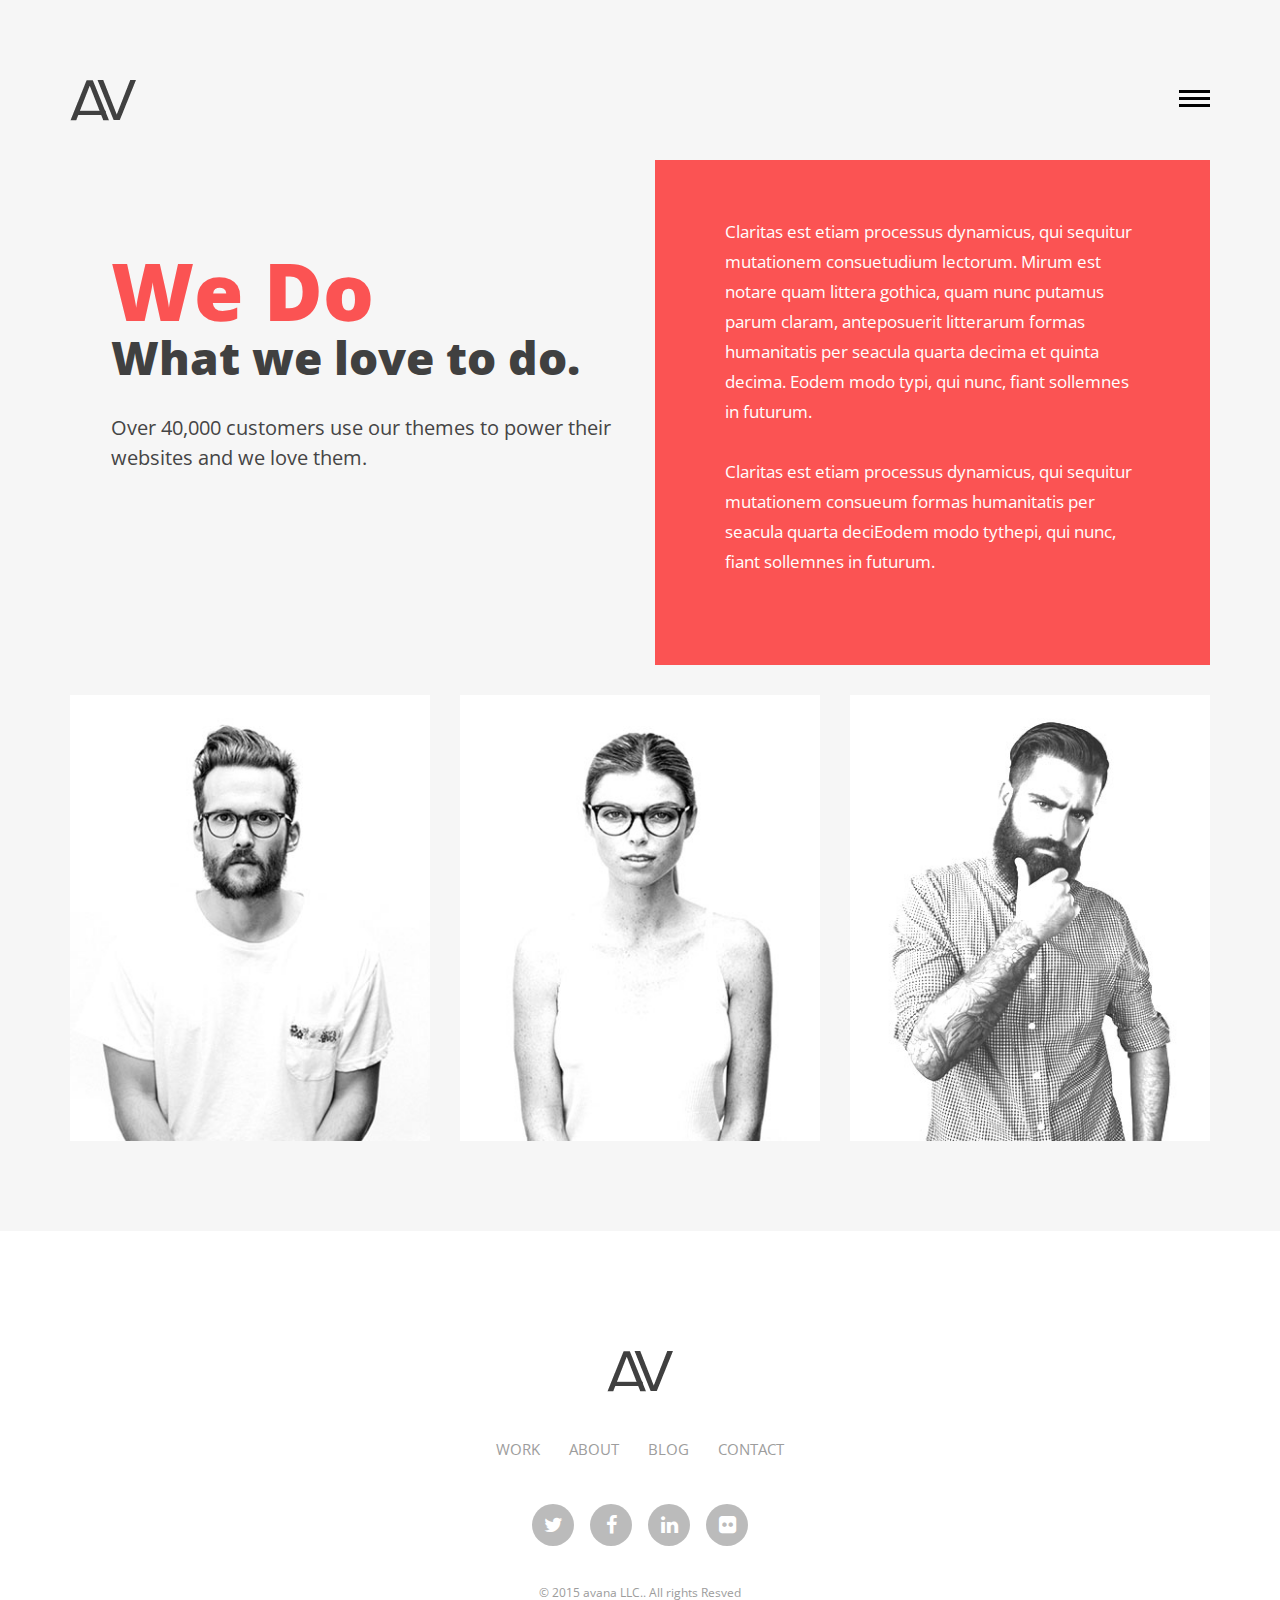
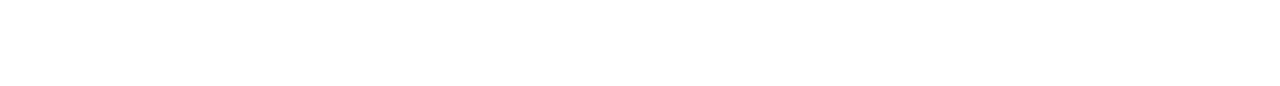
==== about.html @ ae81bcba "new shit" ====
<!DOCTYPE HTML>

 <html>

    <head>

    	<meta name="viewport" content="width=device-width, initial-scale=1, maximum-scale=1" />

        <meta charset="utf-8">

        <!-- Description, Keywords and Author -->

        <meta name="description" content="">

        <meta name="author" content="">

        

        <title>:: avana LLC | About ::</title>

		<link rel="shortcut icon" href="images/favicon.ico" type="image/x-icon">



        <!-- style -->

        <link href="css/style.css" rel="stylesheet" type="text/css">

        <!-- style -->

        <!-- bootstrap -->

        <link href="css/bootstrap.min.css" rel="stylesheet" type="text/css">

        <!-- responsive -->

        <link href="css/responsive.css" rel="stylesheet" type="text/css">

        <!-- font-awesome -->

        <link href="css/fonts.css" rel="stylesheet" type="text/css">

        <link href="css/font-awesome.min.css" rel="stylesheet" type="text/css">

        <!-- font-awesome -->

        

	</head>



    <body>

    

    	<!-- header -->

        	<header role="header">

            	<div class="container">

                	<!-- logo -->

                    	<h1>

                        	<a href="index.html" title="avana LLC"><img src="images/logo.png" title="avana LLC" alt="avana LLC"/></a>

                        </h1>

                    <!-- logo -->

                    <!-- nav -->

                    <nav role="header-nav" class="navy">

                        <ul>

                            <li><a href="index.html" title="Work">Work</a></li>

                            <li class="nav-active"><a href="about.html" title="About">About</a></li>

                            <li><a href="blog.html" title="Blog">Blog</a></li>

                            <li><a href="contact.html" title="Contact">Contact</a></li>

                        </ul>

                    </nav>

                    <!-- nav -->

                </div>

            </header>

        <!-- header -->

        <!-- main -->

        <main role="main-inner-wrapper" class="container">

        	

            <div class="row">

            

            	<section class="col-xs-12 col-sm-6 col-md-6 col-lg-6 ">

                	<article role="pge-title-content">

                    	<header>

                        	<h2><span>We Do</span> What we love to do.</h2>

                        </header>

                        <p>Over 40,000 customers use our themes to power their websites and we love them.</p>

                    </article>

                </section>

                

                <section class="col-xs-12 col-sm-6 col-md-6 col-lg-6">

                	<article class="about-content">

                    	<p>Claritas est etiam processus dynamicus, qui sequitur mutationem consuetudium lectorum. Mirum est notare quam littera gothica, quam nunc putamus parum claram, anteposuerit litterarum formas humanitatis per seacula quarta decima et quinta decima. Eodem modo typi, qui nunc, fiant sollemnes in futurum.</p>

                        <p>Claritas est etiam processus dynamicus, qui sequitur mutationem consueum formas humanitatis per seacula quarta deciEodem modo tythepi, qui nunc, fiant sollemnes in futurum.</p>

                    </article>

                </section>

                

                <div class="clearfix"></div>

                

                <!-- thumbnails -->

                	<div class="thumbnails-pan">

                    	<section class="col-xs-12 col-sm-4 col-md-4 col-lg-4 ">

                        	<figure>

                            	<img src="images/about-images/about-image-1.jpg" class="img-responsive"/>

                            	<figcaption>

                                	<h3>John Doe</h3>

                                    <h5>The designer</h5>

                                </figcaption>

                            </figure>

                        </section>

                        <section class="col-xs-12 col-sm-4 col-md-4 col-lg-4 ">

                        	<figure>

                            	<img src="images/about-images/about-image-2.jpg" class="img-responsive"/>

                            	<figcaption>

                                	<h3>kristy Roan</h3>

                                    <h5>The Manager</h5>

                                </figcaption>

                            </figure>

                        </section>

                        <section class="col-xs-12 col-sm-4 col-md-4 col-lg-4 ">

                        	<figure>

                            	<img src="images/about-images/about-image-3.jpg" class="img-responsive"/>

                            	<figcaption>

                                	<h3>Jason takas</h3>

                                    <h5>The Founder</h5>

                                </figcaption>

                            </figure>

                        </section>

                        

                     

                    </div>

                <!-- thumbnails -->

                

                

            </div>

        </main>

    	<!-- main -->

        <!-- footer -->

        <footer role="footer">

            <!-- logo -->

                <h1>

                    <a href="index.html" title="avana LLC"><img src="images/logo.png" title="avana LLC" alt="avana LLC"/></a>

                </h1>

            <!-- logo -->

            <!-- nav -->

            <nav role="footer-nav">

            	<ul>

                	<li><a href="index.html" title="Work">Work</a></li>

                    <li><a href="about.html" title="About">About</a></li>

                    <li><a href="blog.html" title="Blog">Blog</a></li>

                    <li><a href="contact.html" title="Contact">Contact</a></li>

                </ul>

            </nav>

            <!-- nav -->

            <ul role="social-icons">

            	<li><a href="#"><i class="fa fa-twitter" aria-hidden="true"></i></a></li>

                <li><a href="#"><i class="fa fa-facebook" aria-hidden="true"></i></a></li>

                <li><a href="#"><i class="fa fa-linkedin" aria-hidden="true"></i></a></li>

                <li><a href="#"><i class="fa fa-flickr" aria-hidden="true"></i></a></li>

            </ul>

            <p class="copy-right">&copy; 2015  avana LLC.. All rights Resved</p>

        </footer>

        <!-- footer -->

    

        <!-- jQuery (necessary for Bootstrap's JavaScript plugins) -->

        <script src="js/jquery.min.js" type="text/javascript"></script>

        <!-- custom -->

		<script src="js/nav.js" type="text/javascript"></script>

        <script src="js/custom.js" type="text/javascript"></script>

        <!-- Include all compiled plugins (below), or include individual files as needed -->

        <script src="js/bootstrap.min.js" type="text/javascript"></script>

        <!-- jquery.countdown -->

        <script src="js/html5shiv.js" type="text/javascript"></script>

    </body>

</html>
---- css/style.css ----
/*

	Theme Name: avana LLC

	Template URI: 

	Description: 

	Author:

	Author URI: 

	License: 

	License URI:

	Version: 1.0

	

	1. Body style

	2. Header

	3. Main

	4. Footer

	5. About

	

*/

@import url(https://fonts.googleapis.com/css?family=Open+Sans:400,300,300italic,400italic,600,600italic,700,700italic,800,800italic);

html {

	-ms-text-size-adjust: 100%;

	-webkit-text-size-adjust: 100%;

}

*, *:before, *:after {

	-webkit-box-sizing: border-box;

	-moz-box-sizing: border-box;

	box-sizing: border-box;

}

input, textarea {

	-webkit-appearance: none;

	-webkit-border-radius: 0;

}

button, html input[type="button"],/* 1 */ input[type="reset"], input[type="submit"] {

	-webkit-appearance: button;

	cursor: pointer;

 *overflow:visible;

}

body, img,.commentys-form input[type="text"],.commentys-form input[type="email"],.commentys-form input[type="url"],.commentys-form textarea {

	transition: all .2s linear;

	-o-transition: all .2s linear;

	-moz-transition: all .2s linear;

	-webkit-transition: all .2s linear;

}

html, body, div, span, object, iframe, h1, h2, h3, h4, h5, h6, p, blockquote, pre, abbr, address, cite, code, del, dfn, em, img, ins, kbd, q, samp, small, strong, sub, sup, var, b, i, dl, dt, dd, ol, ul, li, fieldset, form, label, legend, table, caption, tbody, tfoot, thead, tr, th, td, article, aside, canvas, details, figcaption, figure, footer, header, hgroup, menu, nav, section, summary, time, mark, audio, video, input, main {

	-webkit-box-sizing: border-box;

	-moz-box-sizing: border-box;

	box-sizing: border-box;

	margin: 0;

	padding: 0;

	vertical-align: baseline;

	border: 0;

	outline: 0;

}

article, aside, details, figcaption, figure, footer, header, hgroup, menu, nav, section, img, main {

	display: block

}

audio, canvas, video {

	display: inline-block;

 *display:inline;

 *zoom:1

}

blockquote:before, blockquote:after, q:before, q:after {

	content: '';

	content: none;

}

.clear {

	clear: both;

	line-height: 0;

	height: 0;

}

a {

	text-decoration: none;

	outline: none;

	color: #010101;

	transition-delay: 0s;

	transition-duration: 0.6s;

	transition-property: all;

	transition-timing-function: ease;

}

a:focus, img:focus, button:focus, .btn:focus {outline: none;}

::-moz-selection {background-color:#fb5353;color:#fff;text-shadow:none;}

::selection {background-color: #fb5353;color: #fff;text-shadow: none;}

@font-face {font-family: 'Open Sans', sans-serif;}

/*===== Header ===*/

header[role="header"]{ padding-top:80px; padding-bottom:39px}

header[role="header"] h1{ padding:0; margin:0}

header[role="header"] h1 > a{ max-width:66px; display:block; float:left}

header[role="header"] nav{ padding-top:10px;transition-delay: 0s;

transition-duration: 0.6s;transition-property: all;transition-timing-function: ease;}

header[role="header"] nav ul{ display:none; position: fixed; z-index:60; text-align:center; width:100%; height:100%; top:0; left:0; right:0; background-color:rgba(255,255,255,0.8); padding:0; margin:0; padding-top:199px;}

header[role="header"] nav ul > li{ font-weight:800; font-size:42px; display:block}

header[role="header"] nav ul > li > a{ display:block; line-height:72px; color:#404040}

header[role="header"] nav ul > li:hover a,header[role="header"] nav ul > li.nav-active a{ text-decoration:none; color:#fb5353}

header[role="header"] nav #menu-button {width: 31px;font-size: 0;float: right;height: 19px;position: relative; z-index:70;

-webkit-transform: rotate(0deg);-moz-transform: rotate(0deg);-o-transform: rotate(0deg);transform: rotate(0deg);-webkit-transition: .5s ease-in-out;-moz-transition: .5s ease-in-out;-o-transition: .5s ease-in-out;transition: .5s ease-in-out;cursor: pointer;}

header[role="header"] nav #menu-button span {display: block;position: absolute;z-index: 60;height: 3px;

width: 100%;background: #111111;opacity: 1;left: 0;

-webkit-transform: rotate(0deg);-moz-transform: rotate(0deg);-o-transform: rotate(0deg);

transform: rotate(0deg);-webkit-transition: .25s ease-in-out;-moz-transition: .25s ease-in-out;-o-transition: .25s ease-in-out;transition: .25s ease-in-out;}

header[role="header"] nav #menu-button span {background: #010101;}

header[role="header"] nav #menu-button span:nth-child(1) {top:0px;}

header[role="header"] nav #menu-button span:nth-child(2) {top:7px;}

header[role="header"] nav #menu-button span:nth-child(3) {top:14px;}

header[role="header"] nav #menu-button.open span:nth-child(1) {top: 10px;

-webkit-transform: rotate(135deg);-moz-transform: rotate(135deg);-o-transform: rotate(135deg);transform: rotate(135deg);}

header[role="header"] nav #menu-button.open span:nth-child(2) {opacity: 0;left: -60px;}

header[role="header"] nav #menu-button.open span:nth-child(3) {top: 10px;

-webkit-transform: rotate(-135deg);-moz-transform: rotate(-135deg);-o-transform: rotate(-135deg);transform: rotate(-135deg);}

/*===== main ===*/

main[role="main-home-wrapper"],main[role="main-inner-wrapper"] { padding-bottom:90px}

main[role="main-home-wrapper"] article[role="pge-title-content"],main[role="main-inner-wrapper"] article[role="pge-title-content"]{ padding-left:41px}

main[role="main-home-wrapper"] article[role="pge-title-content"] header,main[role="main-inner-wrapper"] article[role="pge-title-content"] header{ padding-bottom:19px; padding-top:83px}

main[role="main-home-wrapper"] article[role="pge-title-content"] header h2,main[role="main-inner-wrapper"] article[role="pge-title-content"] header h2{ font-size:46px; line-height:53px; color:#404040; font-weight:800}

main[role="main-home-wrapper"] article[role="pge-title-content"] header h2 span,main[role="main-inner-wrapper"] article[role="pge-title-content"] header h2 span{ display:block; font-size:80px; color:#fb5353; padding-bottom:15px}

main[role="main-home-wrapper"] article[role="pge-title-content"] p,main[role="main-inner-wrapper"] article[role="pge-title-content"] p{ font-size:20px; line-height:30px; color:#454545}

/*===== footer ===*/

footer[role="footer"]{ background-color:#FFF; padding-top:100px; padding-bottom:77px}

footer[role="footer"] > h1 a{ margin:0 auto; display:block; max-width:66px;}

footer[role="footer"] nav{ padding-top:37px; padding-bottom:43px}

footer[role="footer"] nav > ul{ text-align:center; padding:0; margin:0}

footer[role="footer"] nav > ul > li{ display: inline-block; text-transform:uppercase; font-size:15px; margin:0 13px}

footer[role="footer"] nav > ul > li > a{ color:#9d9d9d}

footer[role="footer"] nav > ul > li:hover a{ text-decoration:none; color:#fb5353}

footer[role="footer"] ul[role="social-icons"]{ padding:0; margin:0; text-align:center; padding-bottom:40px;}

footer[role="footer"] ul[role="social-icons"] > li{ display: inline-block; margin:0 6.5px}

footer[role="footer"] ul[role="social-icons"] > li > a{ display:block; width:42px; height:42px; background-color:#bbbbbb; color:#FFF; line-height:42px; font-size:20px; border-radius:100%; text-align:center}

footer[role="footer"] ul[role="social-icons"] > li:hover a{ background-color:#fb5353}

footer[role="footer"] .copy-right{ text-align:center; display:block; font-size:12px; line-height:13px; color:#9c9c9c}

/*===== About ===*/

main[role="main-inner-wrapper"] .about-content{ background-color:#fb5353; padding-top:57px; padding-left:70px; padding-right:67px; padding-bottom:58px}

main[role="main-inner-wrapper"] .about-content p{ font-size:17px; line-height:30px; color:#FFF; padding-bottom:20px}

main[role="main-inner-wrapper"] .thumbnails-pan{ padding-top:30px}

main[role="main-inner-wrapper"] .thumbnails-pan section figure{ background-color:#FFF; position:relative; overflow:hidden; cursor:pointer}

main[role="main-inner-wrapper"] .thumbnails-pan section figure,main[role="main-inner-wrapper"] .thumbnails-pan section figure, img,main[role="main-inner-wrapper"] .thumbnails-pan section figure figcaption,section.blog-content figure,section.blog-content figure img,section.blog-content  article{transition-delay: 0s;transition-duration: 0.6s;transition-property: all;transition-timing-function: ease;}

main[role="main-inner-wrapper"] .thumbnails-pan section figure figcaption{ position:absolute; bottom:-50%; left:0; right:0; background-color:#fb5353; margin:0 69px; text-align:center; color:#FFF; padding-top:16px; padding-bottom:27px}

main[role="main-inner-wrapper"] .thumbnails-pan section figure figcaption h3{ font-size:21px; line-height:22px; font-weight:300}

main[role="main-inner-wrapper"] .thumbnails-pan section figure figcaption h5{ text-transform:uppercase; font-size:13px; line-height:14px; font-weight:bold}

main[role="main-inner-wrapper"] .thumbnails-pan section figure:hover,section.blog-content:hover article{ background-color:#fb5353; color:#FFF}

main[role="main-inner-wrapper"] .thumbnails-pan section figure:hover img,section.blog-content:hover figure img{-webkit-transform: scale3d(1.08,1.08,2);transform: scale3d(1.08,1.08,2); opacity:0.5}

main[role="main-inner-wrapper"] .thumbnails-pan section figure:hover figcaption{ bottom:0;}

/*===== Blog ===*/

article[role="pge-title-content"].blog-header{ padding-bottom:218px}

section.blog-content{ margin-bottom:29px}

section.blog-content figure{ overflow:hidden; position:relative;background-color: rgba(255,255,255,0.4); cursor:pointer}

section.blog-content figure .post-date{ text-align:center; color:#FFF; font-weight:800; font-size:14px; line-height:18px; text-transform:uppercase; display:block; background-color:#fb5353; width:130px; height:130px; position:absolute; left:0; top:0; padding-top:41px; z-index:50}

section.blog-content figure .post-date span{ font-size:50px; line-height:35px; display:block}

section.blog-content  article{ font-size:21px; line-height:30px; color:#FFF;  font-weight:800; color:#343434; padding-left:42px; padding-top:33px; padding-bottom:31px;}

section.blog-content:hover figure img{ opacity:0.5}

/*===== Contact ===*/

article[role="pge-title-content"].contact-header{ padding-bottom:218px}

article[role="pge-title-content"].contact-header p a{ color:#343434; padding-right:34px}

article[role="pge-title-content"].contact-header p a:hover{color:#fb5353; text-decoration:none}

.demo-wrapper {width: 100%;margin: 0 auto;height:499px;}

#surabaya {width: 100%;height: 100%;}

.error_message{ color:#e84d49}

#success_page h3,#success_page p{color:#60ca6f }

.contat-from-wrapper{ padding:0 69px; margin-top:108px}

.contat-from-wrapper input[type="text"],.contat-from-wrapper input[type="email"],.contat-from-wrapper textarea{ width:100%; display:block; outline:none; border-bottom:1px solid #bbbbbb; background-color:inherit; color:#404040; font-size:21px; line-height:23px; padding-bottom:24px}

.contat-from-wrapper input[type="text"]:focus,.contat-from-wrapper input[type="email"]:focus,.contat-from-wrapper textarea:focus{ border-bottom-color:#9f9e9e}

.contat-from-wrapper form ::-webkit-input-placeholder { color:#404040; }

.contat-from-wrapper form ::-moz-placeholder { color:#404040; } /* firefox 19+ */

.contat-from-wrapper form :-ms-input-placeholder { color:#404040; } /* ie */

.contat-from-wrapper form input:-moz-placeholder { color:#404040; }

.contat-from-wrapper textarea{ border-bottom:1px solid #bbbbbb; border-left:none; border-right:none; border-top:none; height:77px; margin-top:56px}

.contat-from-wrapper input[type="submit"]{ display:block; border:none; outline:none; width:200px; line-height:60px; text-transform:uppercase; font-size:21px; color:#FFF; font-weight:800; letter-spacing:2px; background-color:#e84d49; margin:41px auto; margin-bottom:0}

.contat-from-wrapper input[type="submit"]:hover{background-color:#f8524e}

/*== Work Details ==*/

.work-details,.blog-details{ padding:0 69px; margin-top:73px}

.work-details header h2{ color:#343434; font-size:36px; font-weight:800}

.work-details header a{ display:inline-block; color:#fb5353; font-size:18px;font-weight:800;padding-top:3px}

.work-details header a i{ color:#0d0d0d; padding-left:10px}

.work-details header a:hover{ color:#0d0d0d; text-decoration:none}

.work-details header a:hover i{ color:#fb5353}

.work-details p{ font-size:16px; color:#666666; line-height:30px; margin-bottom:20px; font-weight:300}

.work-details p strong{ font-weight:800}

.work-images{ margin-top:46px}

.work-images li{ margin-bottom:50px}

/*== Blog Details ==*/

.bog-header { padding-bottom:62px}

.bog-header h3,.comments-pan h3,.commentys-form h4{ color:#404040;font-weight:800; padding-bottom:24px; display:block}

.bog-header h3 span{ color:#fb5353}

.bog-header h2{ font-size:36px; font-weight:normal}

.blog-details .enter-content{ margin-top:62px}

.blog-details .enter-content p{ font-size:16px; line-height:30px; font-weight:300; margin-bottom:23px}

.comments-pan{border-top:2px solid #dedede; padding-top:15px}

.comments-pan h3{border-bottom:2px solid #dedede; padding-bottom:34px; margin-bottom:52px}

.comments-reply,.reply-pan{ padding:0; margin:0; list-style:none}

.comments-reply li{ display:block; border-bottom:2px solid #dedede; overflow:hidden; padding-bottom:51px; margin-bottom:39px}

.comments-reply li figure{ float:left; width:70px; background-color:#000}

.comments-reply li section{ float:left; padding-left:30px; font-size:16px; line-height:30px; font-weight:300; color:#343434;width: 92%;}

.comments-reply li section .date-pan{ font-size:14px; line-height:18px; padding-bottom:25px}

.comments-reply li section h4{font-weight:800; color:#404040; font-size:21px; margin-bottom:6px; margin-top:0}

.comments-reply li section h4 a{ font-size:16px; color:#fb5353;font-weight:400; display:inline-block; padding-left:20px}

.reply-pan{ clear:both; display:block; margin-left:100px;padding-top:39px }

.reply-pan li{ border-bottom:none;border-top:2px solid #dedede; padding-bottom:0; margin-bottom:0;padding-top:38px;}

.commentys-form h4{ font-size:24px}

.commentys-form form{ margin-top:30px}

.commentys-form input[type="text"],.commentys-form input[type="email"],.commentys-form input[type="url"],.commentys-form textarea{ font-size:21px; line-height:22px; color:#404040; padding-bottom:26px; border-bottom:2px solid #bbbbbb; width:100%; display:block; border-left:none; border-right:none; border-top:none; background-color:transparent; outline:none}

.commentys-form textarea{ margin-top:57px}

.commentys-form input[type="text"]:focus,.commentys-form input[type="email"]:focus,.commentys-form input[type="url"]:focus,.commentys-form textarea:focus{ border-bottom-color:#000}

.commentys-form input[type="button"]{ padding:0 36px; text-transform:uppercase; display:inline-block; font-size:21px; line-height:60px; color:#FFF; font-weight: bold; text-align:center; border:none; outline:none; background-color:#fb5353; margin-top:50px}

.commentys-form input[type="button"]:hover{ background-color:#ff5c5c}
---- css/responsive.css ----
/* md */
@media (min-width: 992px) and (max-width: 1199px) {
	.comments-reply li section{ width:88%}
}
/* sm */
@media (min-width: 768px) and (max-width: 991px) {
	header[role="header"]{ padding:8% 0;}
	header[role="header"] nav ul{ padding-top:10%}
	main[role="main-home-wrapper"] article[role="pge-title-content"],main[role="main-inner-wrapper"] article[role="pge-title-content"]{ padding-left:0}
	main[role="main-home-wrapper"] article[role="pge-title-content"] header,main[role="main-inner-wrapper"] article[role="pge-title-content"] header{ padding-top:0}
	main[role="main-home-wrapper"] article[role="pge-title-content"] header h2,main[role="main-inner-wrapper"] article[role="pge-title-content"] header h2{ font-size:34px}
	main[role="main-home-wrapper"] article p br{ display:none}
	footer[role="footer"]{ padding:30px 0}
	footer[role="footer"] nav{ padding:15px 0}
	main[role="main-inner-wrapper"] .about-content{ padding:5%}
	main[role="main-inner-wrapper"] .thumbnails-pan section figure figcaption{ margin:0 10%}
	section.blog-content figure .post-date{ padding-top:20px; height:100px; width:100px}
	article.contact-header[role="pge-title-content"] p a{padding-right:10px}
	.contat-from-wrapper{ margin-top:10px; padding:0 15px}
	.grid-lod li{ width:100% !important; position:static !important; display:inline-block}
	.grid-lod li img{ width:100%}
	.work-details,.blog-details{ padding:0; margin-top:0}
	.comments-reply li section{ width:88%}
}
/* xs */
@media (max-width: 767px) {
	header[role="header"]{ padding:8% 0;}
	header[role="header"] nav ul{ padding-top:10%}
	header[role="header"] nav ul > li{ font-size:30px}
	header[role="header"] nav ul > li > a{ line-height:55px}
	main[role="main-home-wrapper"] article[role="pge-title-content"],main[role="main-inner-wrapper"] article[role="pge-title-content"]{ padding-left:0}
	main[role="main-home-wrapper"] article[role="pge-title-content"] header,main[role="main-inner-wrapper"] article[role="pge-title-content"] header{ padding-top:10px}
	main[role="main-home-wrapper"] article[role="pge-title-content"] header h2,main[role="main-inner-wrapper"] article[role="pge-title-content"] header h2{ font-size:47px}
	main[role="main-home-wrapper"] article[role="pge-title-content"] header h2 span, main[role="main-inner-wrapper"] article[role="pge-title-content"] header h2 span{ font-size:60px;}
	main[role="main-home-wrapper"] article{ padding-bottom:30px}
	main[role="main-home-wrapper"] article p br{ display:none}
	footer[role="footer"]{ padding:40px 0}
	footer[role="footer"] nav{ padding:15px 0}
	main[role="main-inner-wrapper"] .about-content{ padding:5%}
	main[role="main-inner-wrapper"] .thumbnails-pan section figure{ margin-bottom:20px}
	article[role="pge-title-content"].blog-header,article[role="pge-title-content"].contact-header{ padding-bottom:30px}
	section.blog-content figure .post-date{ padding-top:20px; height:100px; width:100px}
	section.blog-content article{ padding:2% 5%; font-size:18px; line-height:24px;font-family: 'proxima_nova_cn_rgregular';}
	article.contact-header[role="pge-title-content"] p a{ font-size:18px; padding-right:10px}
	.contat-from-wrapper{ margin-top:10px; padding:0 15px}
	.contat-from-wrapper input[type="text"], .contat-from-wrapper input[type="email"]{ margin-bottom:20px}
	.contat-from-wrapper textarea{ margin-top:0}
	.work-details,.blog-details{ padding:0; margin-top:0}
	.work-images{ margin-top:0}
	.work-images li{ margin-bottom:0; width:100%}
	.work-images li figcaption h2{ font-size:18px;}
	.grid-lod li{ width:100% !important; position:static !important}
	.bog-header h3, .comments-pan h3, .commentys-form h4{ padding-bottom:0}
	.bog-header h2{ font-size:18px; line-height:26px}
	.bog-header{ padding-bottom:20px}
	.blog-details .enter-content{ margin-top:10px}
	.blog-details .enter-content p,.comments-reply li section{ font-size:14px; line-height:26px}
	.comments-pan h3{ padding-bottom:20px; margin-top:0}
	.comments-reply li section{ float:none; width:auto; padding-left:0}
	.comments-reply li figure{ margin-right:20px}
	.reply-pan{ margin-left:20px}
	.commentys-form input[type="text"], .commentys-form input[type="email"], .commentys-form input[type="url"], .commentys-form textarea{ margin-bottom:20px}
	.commentys-form textarea{ margin-top:0; margin-bottom:0}
	
}
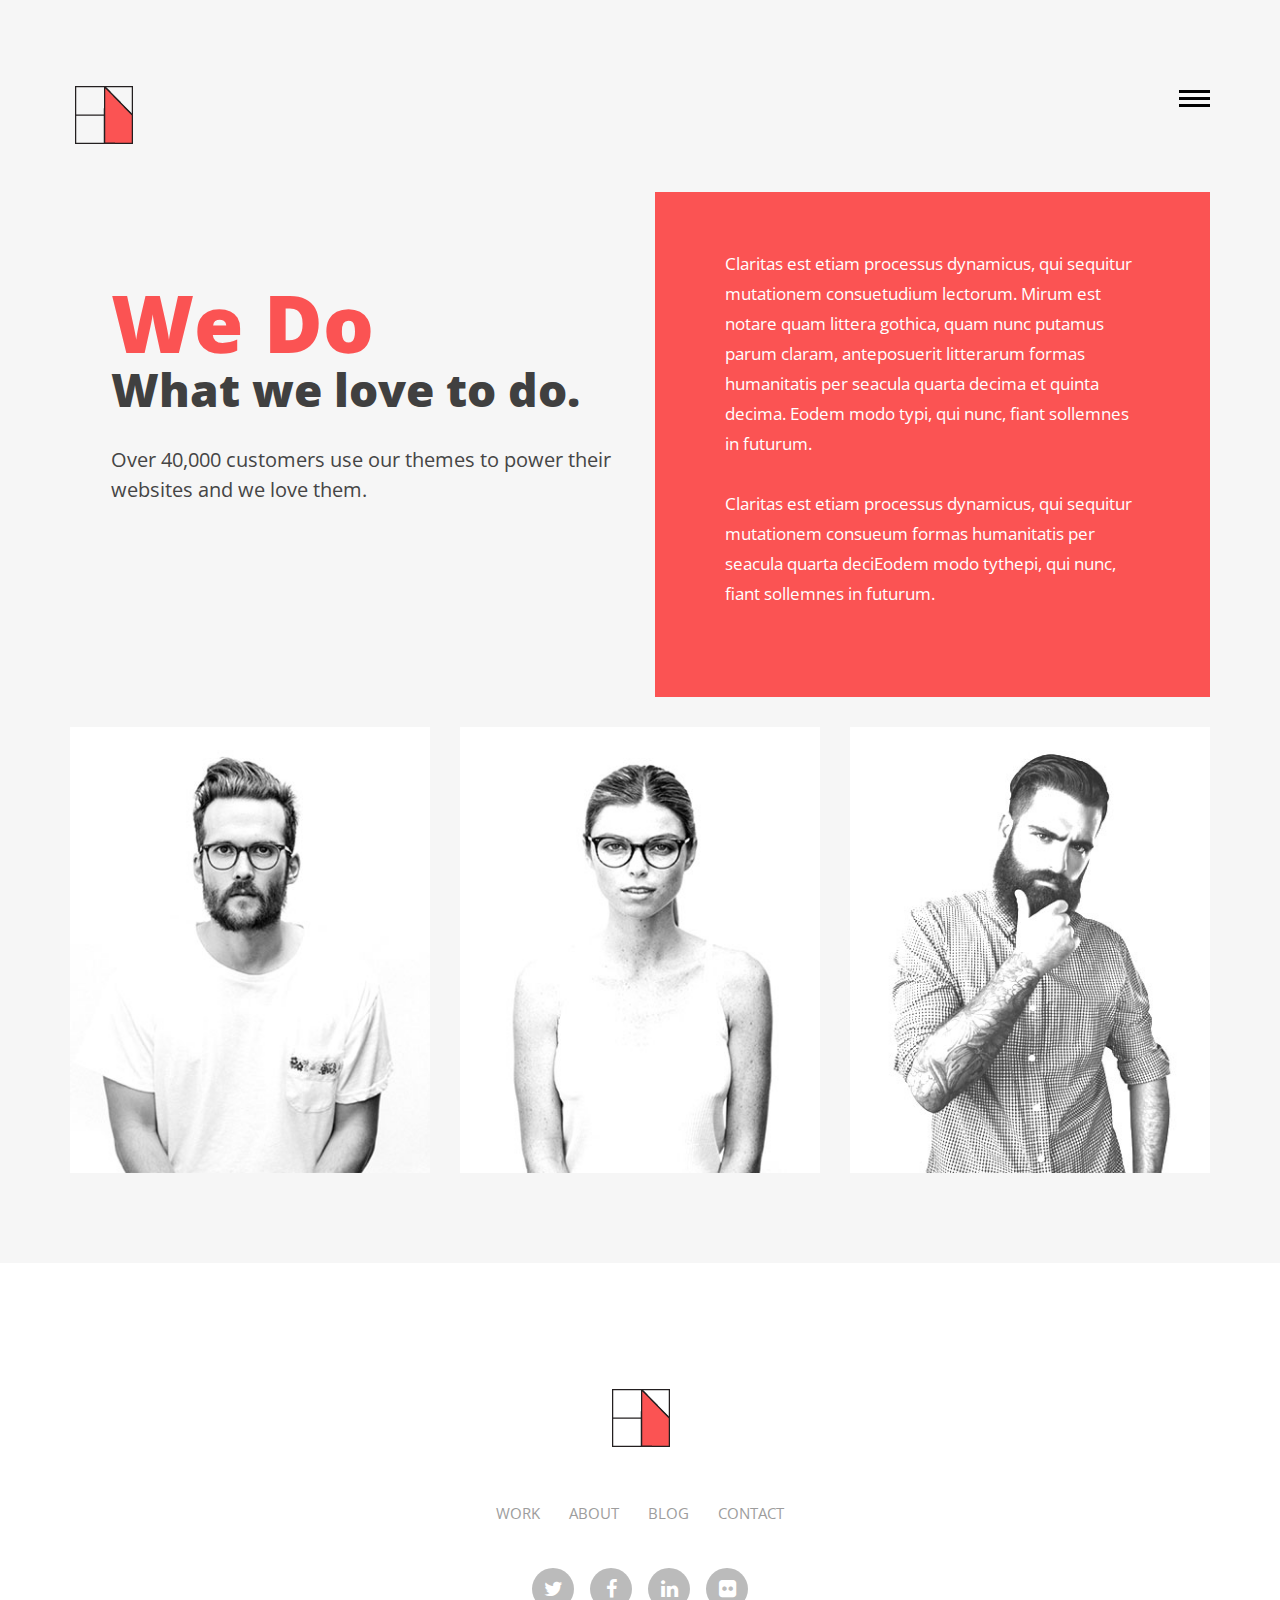
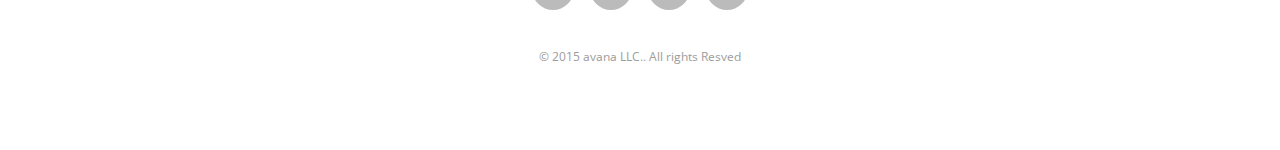
==== commit fc86a10a: "stuff" ====
--- a/about.html
+++ b/about.html
@@ -14,11 +14,11 @@
 
         <meta name="author" content="">
 
-        
-
-        <title>:: avana LLC | About ::</title>
-
-		<link rel="shortcut icon" href="images/favicon.ico" type="image/x-icon">
+
+
+        <title>Erin Milling Design</title>
+
+		<link rel="shortcut icon" href="images/favicon-2.ico" type="image/x-icon">
 
 
 
@@ -44,7 +44,7 @@
 
         <!-- font-awesome -->
 
-        
+
 
 	</head>
 
@@ -52,7 +52,7 @@
 
     <body>
 
-    
+
 
     	<!-- header -->
 
@@ -100,11 +100,11 @@
 
         <main role="main-inner-wrapper" class="container">
 
-        	
+
 
             <div class="row">
 
-            
+
 
             	<section class="col-xs-12 col-sm-6 col-md-6 col-lg-6 ">
 
@@ -122,7 +122,7 @@
 
                 </section>
 
-                
+
 
                 <section class="col-xs-12 col-sm-6 col-md-6 col-lg-6">
 
@@ -136,11 +136,11 @@
 
                 </section>
 
-                
+
 
                 <div class="clearfix"></div>
 
-                
+
 
                 <!-- thumbnails -->
 
@@ -200,17 +200,17 @@
 
                         </section>
 
-                        
-
-                     
+
+
+
 
                     </div>
 
                 <!-- thumbnails -->
 
-                
-
-                
+
+
+
 
             </div>
 
@@ -270,7 +270,7 @@
 
         <!-- footer -->
 
-    
+
 
         <!-- jQuery (necessary for Bootstrap's JavaScript plugins) -->
 
@@ -292,4 +292,4 @@
 
     </body>
 
-</html>+</html>
--- a/css/style.css
+++ b/css/style.css
@@ -2,21 +2,21 @@
 
 	Theme Name: avana LLC
 
-	Template URI: 
-
-	Description: 
+	Template URI:
+
+	Description:
 
 	Author:
 
-	Author URI: 
-
-	License: 
+	Author URI:
+
+	License:
 
 	License URI:
 
 	Version: 1.0
 
-	
+
 
 	1. Body style
 
@@ -28,7 +28,7 @@
 
 	5. About
 
-	
+
 
 */
 
@@ -136,6 +136,10 @@
 
 }
 
+.like {
+	line-height:70px;
+}
+
 a {
 
 	text-decoration: none;
@@ -399,4 +403,3 @@
 .commentys-form input[type="button"]{ padding:0 36px; text-transform:uppercase; display:inline-block; font-size:21px; line-height:60px; color:#FFF; font-weight: bold; text-align:center; border:none; outline:none; background-color:#fb5353; margin-top:50px}
 
 .commentys-form input[type="button"]:hover{ background-color:#ff5c5c}
-
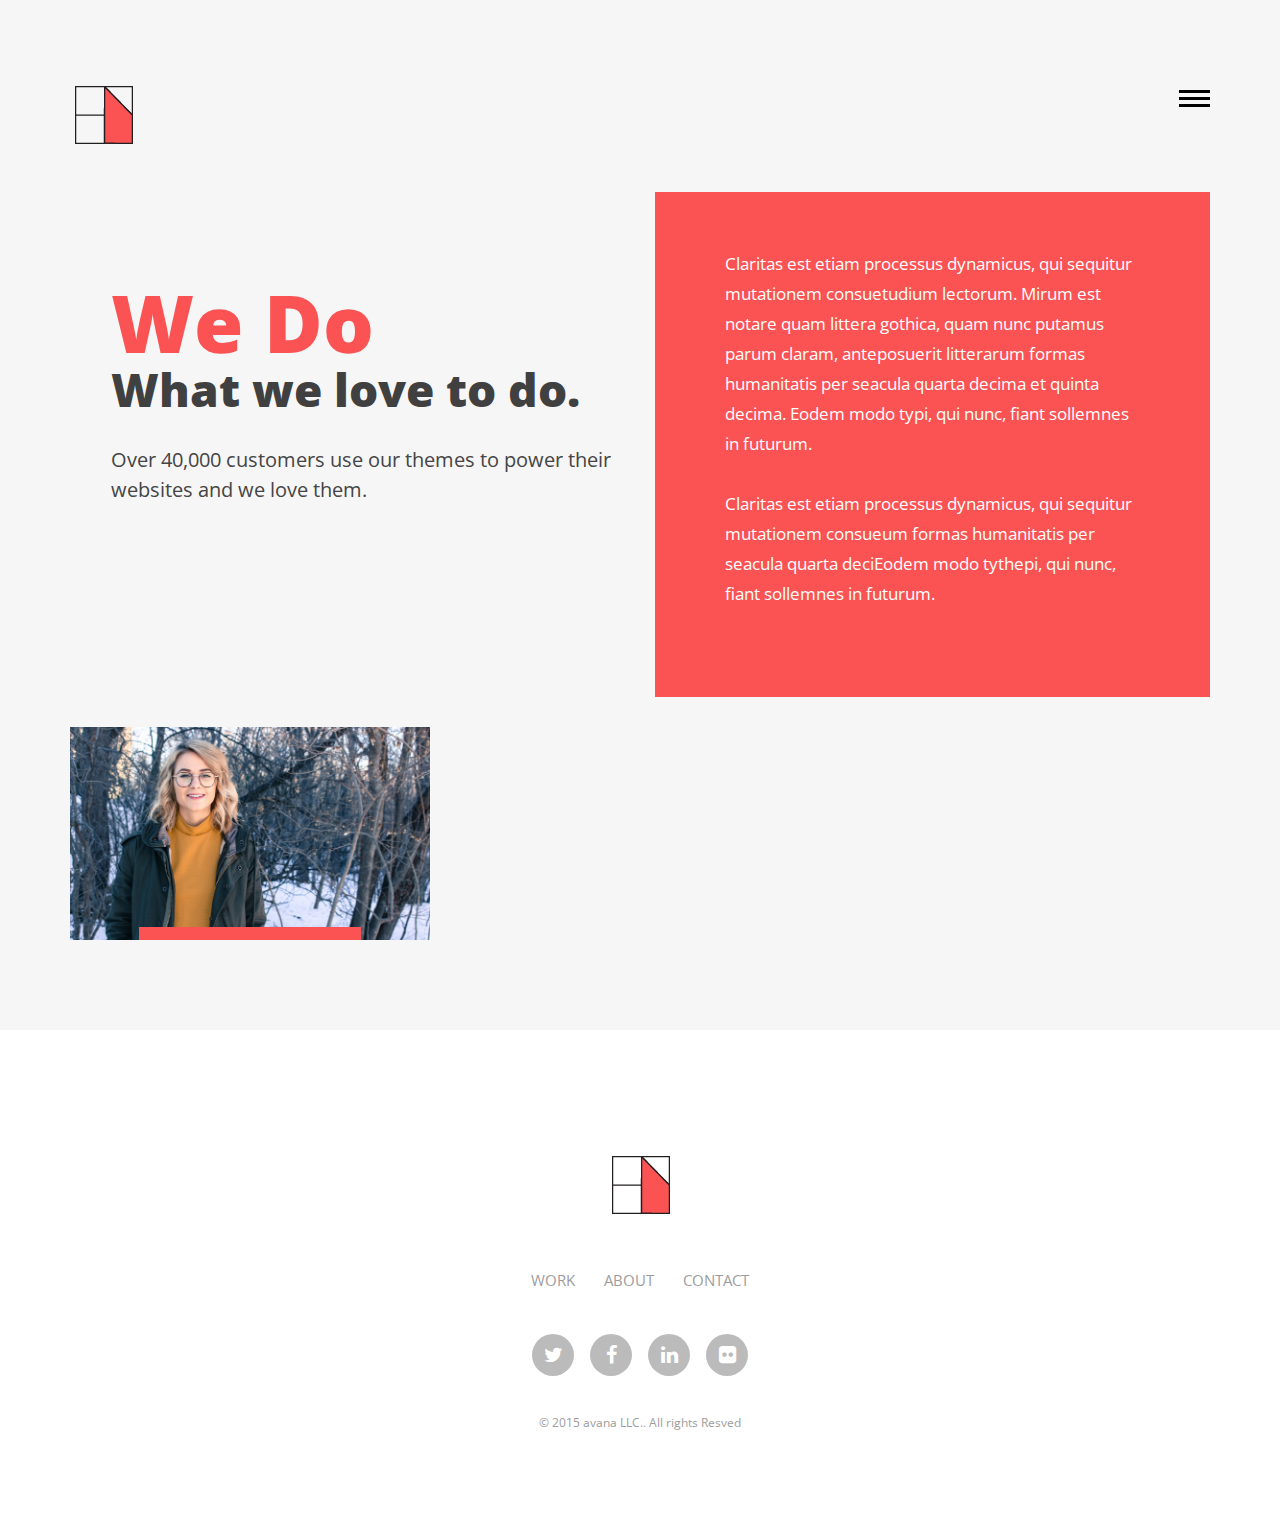
==== commit 06e567c8: "ohshit" ====
--- a/about.html
+++ b/about.html
@@ -64,7 +64,7 @@
 
                     	<h1>
 
-                        	<a href="index.html" title="avana LLC"><img src="images/logo.png" title="avana LLC" alt="avana LLC"/></a>
+                        	<a href="index.html" title="Erin Milling Design"><img src="images/logo.png" title="Erin Milling Design" alt="Erin Milling Design"/></a>
 
                         </h1>
 
@@ -164,6 +164,8 @@
 
                         </section>
 
+                          <!--
+
                         <section class="col-xs-12 col-sm-4 col-md-4 col-lg-4 ">
 
                         	<figure>
@@ -199,7 +201,7 @@
                             </figure>
 
                         </section>
-
+-->
 
 
 
@@ -226,7 +228,7 @@
 
                 <h1>
 
-                    <a href="index.html" title="avana LLC"><img src="images/logo.png" title="avana LLC" alt="avana LLC"/></a>
+                    <a href="index.html" title="Erin Milling Design"><img src="images/logo.png" title="Erin Milling Design" alt="Erin Milling Design"/></a>
 
                 </h1>
 
@@ -242,8 +244,6 @@
 
                     <li><a href="about.html" title="About">About</a></li>
 
-                    <li><a href="blog.html" title="Blog">Blog</a></li>
-
                     <li><a href="contact.html" title="Contact">Contact</a></li>
 
                 </ul>
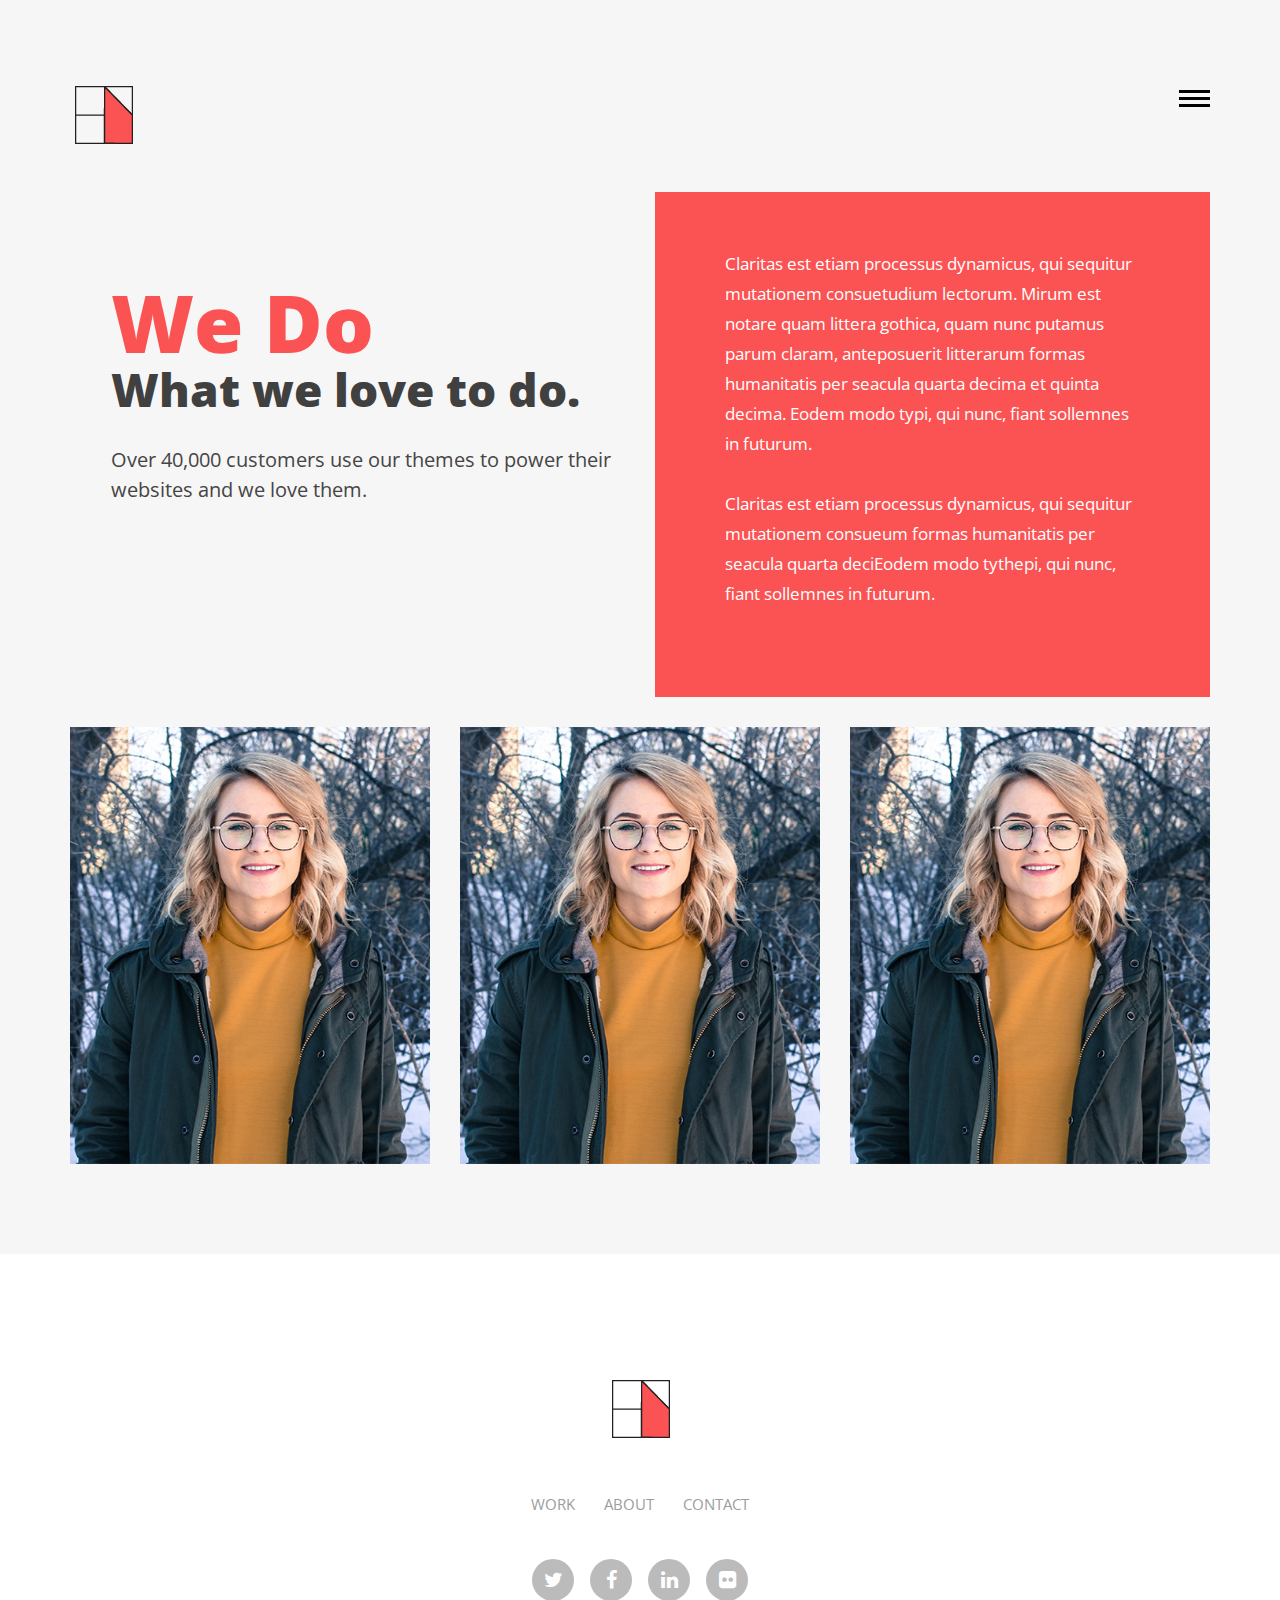
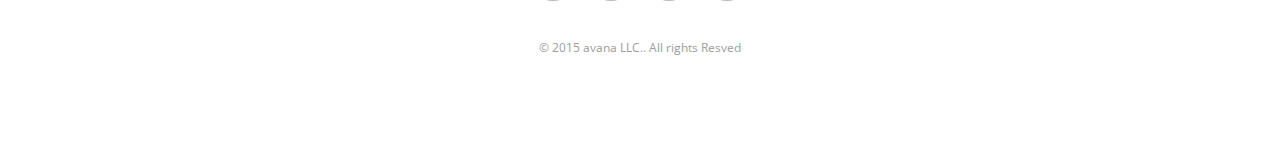
==== commit 980610c9: "ayyy" ====
--- a/about.html
+++ b/about.html
@@ -154,9 +154,9 @@
 
                             	<figcaption>
 
-                                	<h3>John Doe</h3>
-
-                                    <h5>The designer</h5>
+                                	<h3>Erin Milling</h3>
+
+                                    <h5>The Designer</h5>
 
                                 </figcaption>
 
@@ -164,13 +164,12 @@
 
                         </section>
 
-                          <!--
 
                         <section class="col-xs-12 col-sm-4 col-md-4 col-lg-4 ">
 
                         	<figure>
 
-                            	<img src="images/about-images/about-image-2.jpg" class="img-responsive"/>
+                            	<img src="images/about-images/about-image-1.jpg" class="img-responsive"/>
 
                             	<figcaption>
 
@@ -188,20 +187,20 @@
 
                         	<figure>
 
-                            	<img src="images/about-images/about-image-3.jpg" class="img-responsive"/>
+                            	<img src="images/about-images/about-image-1.jpg" class="img-responsive"/>
 
                             	<figcaption>
 
-                                	<h3>Jason takas</h3>
-
-                                    <h5>The Founder</h5>
+                                	<h3>Erin Milling</h3>
+
+                                    <h5>The Designer</h5>
 
                                 </figcaption>
 
                             </figure>
 
                         </section>
--->
+
 
 
 
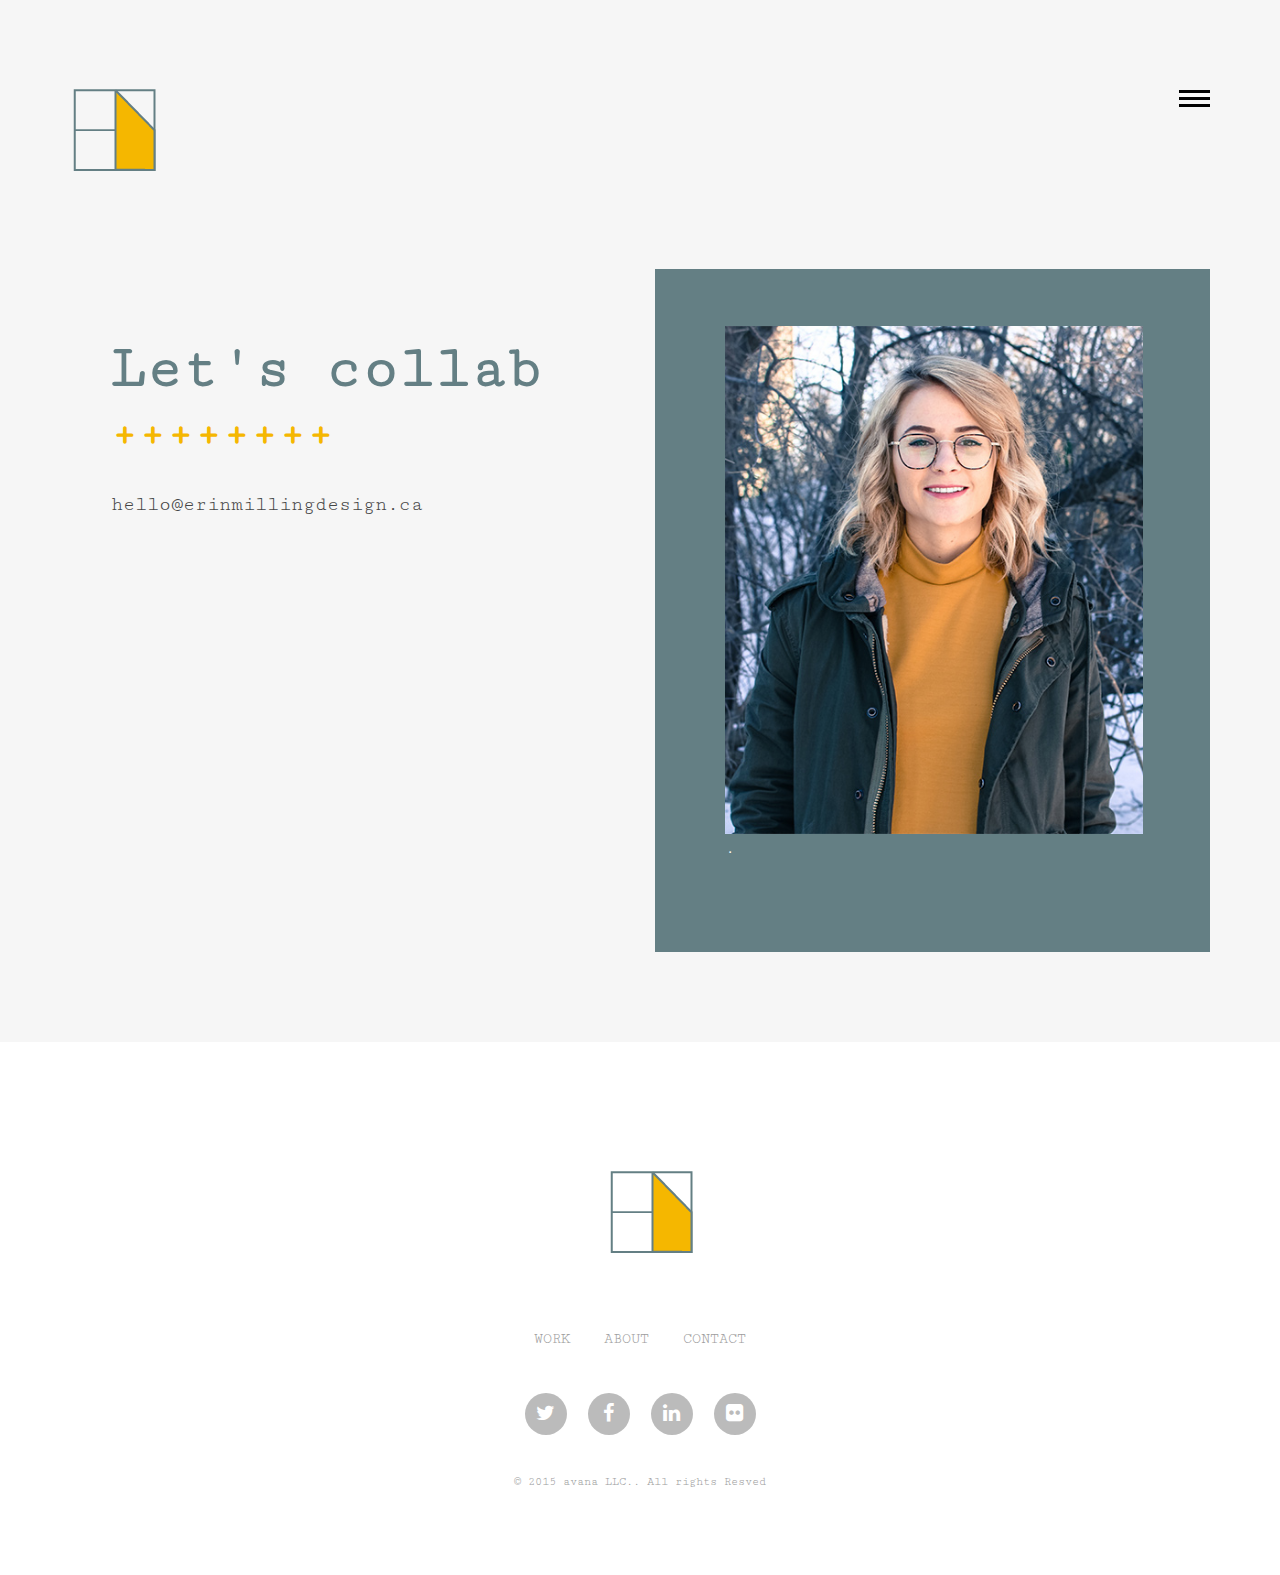
==== commit 3226e4d7: "commits bro" ====
--- a/about.html
+++ b/about.html
@@ -112,107 +112,47 @@
 
                     	<header>
 
-                        	<h2><span>We Do</span> What we love to do.</h2>
+                        	<h2><span>Let's collab</span> ++++++++</h2>
 
                         </header>
 
-                        <p>Over 40,000 customers use our themes to power their websites and we love them.</p>
+                        <p>hello@erinmillingdesign.ca</p>
 
                     </article>
 
                 </section>
 
-
+                <div class="thumbnails-pan">
 
                 <section class="col-xs-12 col-sm-6 col-md-6 col-lg-6">
 
                 	<article class="about-content">
 
-                    	<p>Claritas est etiam processus dynamicus, qui sequitur mutationem consuetudium lectorum. Mirum est notare quam littera gothica, quam nunc putamus parum claram, anteposuerit litterarum formas humanitatis per seacula quarta decima et quinta decima. Eodem modo typi, qui nunc, fiant sollemnes in futurum.</p>
-
-                        <p>Claritas est etiam processus dynamicus, qui sequitur mutationem consueum formas humanitatis per seacula quarta deciEodem modo tythepi, qui nunc, fiant sollemnes in futurum.</p>
+                    <figure>
+
+                        <img src="images/about-images/about-image-1.jpg" class="img-responsive"/>
+
+                        <figcaption>
+
+                            <h3>Erin Milling</h3>
+
+                              <h5>Graphic Designer</h5>
+
+                          </figcaption>
+
+                      </figure>
+
+                        <p>.</p>
 
                     </article>
 
                 </section>
+            </div>
 
 
 
                 <div class="clearfix"></div>
 
-
-
-                <!-- thumbnails -->
-
-                	<div class="thumbnails-pan">
-
-                    	<section class="col-xs-12 col-sm-4 col-md-4 col-lg-4 ">
-
-                        	<figure>
-
-                            	<img src="images/about-images/about-image-1.jpg" class="img-responsive"/>
-
-                            	<figcaption>
-
-                                	<h3>Erin Milling</h3>
-
-                                    <h5>The Designer</h5>
-
-                                </figcaption>
-
-                            </figure>
-
-                        </section>
-
-
-                        <section class="col-xs-12 col-sm-4 col-md-4 col-lg-4 ">
-
-                        	<figure>
-
-                            	<img src="images/about-images/about-image-1.jpg" class="img-responsive"/>
-
-                            	<figcaption>
-
-                                	<h3>kristy Roan</h3>
-
-                                    <h5>The Manager</h5>
-
-                                </figcaption>
-
-                            </figure>
-
-                        </section>
-
-                        <section class="col-xs-12 col-sm-4 col-md-4 col-lg-4 ">
-
-                        	<figure>
-
-                            	<img src="images/about-images/about-image-1.jpg" class="img-responsive"/>
-
-                            	<figcaption>
-
-                                	<h3>Erin Milling</h3>
-
-                                    <h5>The Designer</h5>
-
-                                </figcaption>
-
-                            </figure>
-
-                        </section>
-
-
-
-
-
-                    </div>
-
-                <!-- thumbnails -->
-
-
-
-
-
             </div>
 
         </main>
--- a/css/style.css
+++ b/css/style.css
@@ -32,7 +32,7 @@
 
 */
 
-@import url(https://fonts.googleapis.com/css?family=Open+Sans:400,300,300italic,400italic,600,600italic,700,700italic,800,800italic);
+@import url('https://fonts.googleapis.com/css?family=Cutive+Mono');
 
 html {
 
@@ -160,11 +160,11 @@
 
 a:focus, img:focus, button:focus, .btn:focus {outline: none;}
 
-::-moz-selection {background-color:#fb5353;color:#fff;text-shadow:none;}
-
-::selection {background-color: #fb5353;color: #fff;text-shadow: none;}
-
-@font-face {font-family: 'Open Sans', sans-serif;}
+::-moz-selection {background-color:#647F84;color:#fff;text-shadow:none;}
+
+::selection {background-color: #F5B700;color: #fff;text-shadow: none;}
+
+@font-face {font-family: 'Cutive Mono', monospace;}
 
 /*===== Header ===*/
 
@@ -184,7 +184,7 @@
 
 header[role="header"] nav ul > li > a{ display:block; line-height:72px; color:#404040}
 
-header[role="header"] nav ul > li:hover a,header[role="header"] nav ul > li.nav-active a{ text-decoration:none; color:#fb5353}
+header[role="header"] nav ul > li:hover a,header[role="header"] nav ul > li.nav-active a{ text-decoration:none; color:#647F84}
 
 header[role="header"] nav #menu-button {width: 31px;font-size: 0;float: right;height: 19px;position: relative; z-index:70;
 
@@ -224,9 +224,9 @@
 
 main[role="main-home-wrapper"] article[role="pge-title-content"] header,main[role="main-inner-wrapper"] article[role="pge-title-content"] header{ padding-bottom:19px; padding-top:83px}
 
-main[role="main-home-wrapper"] article[role="pge-title-content"] header h2,main[role="main-inner-wrapper"] article[role="pge-title-content"] header h2{ font-size:46px; line-height:53px; color:#404040; font-weight:800}
-
-main[role="main-home-wrapper"] article[role="pge-title-content"] header h2 span,main[role="main-inner-wrapper"] article[role="pge-title-content"] header h2 span{ display:block; font-size:80px; color:#fb5353; padding-bottom:15px}
+main[role="main-home-wrapper"] article[role="pge-title-content"] header h2,main[role="main-inner-wrapper"] article[role="pge-title-content"] header h2{ font-size:46px; line-height:53px; color:#F5B700; font-weight:800}
+
+main[role="main-home-wrapper"] article[role="pge-title-content"] header h2 span,main[role="main-inner-wrapper"] article[role="pge-title-content"] header h2 span{ display:block; font-size:60px; color:#647F84; padding-bottom:12px}
 
 main[role="main-home-wrapper"] article[role="pge-title-content"] p,main[role="main-inner-wrapper"] article[role="pge-title-content"] p{ font-size:20px; line-height:30px; color:#454545}
 
@@ -244,7 +244,7 @@
 
 footer[role="footer"] nav > ul > li > a{ color:#9d9d9d}
 
-footer[role="footer"] nav > ul > li:hover a{ text-decoration:none; color:#fb5353}
+footer[role="footer"] nav > ul > li:hover a{ text-decoration:none; color:#647F84}
 
 footer[role="footer"] ul[role="social-icons"]{ padding:0; margin:0; text-align:center; padding-bottom:40px;}
 
@@ -252,13 +252,13 @@
 
 footer[role="footer"] ul[role="social-icons"] > li > a{ display:block; width:42px; height:42px; background-color:#bbbbbb; color:#FFF; line-height:42px; font-size:20px; border-radius:100%; text-align:center}
 
-footer[role="footer"] ul[role="social-icons"] > li:hover a{ background-color:#fb5353}
+footer[role="footer"] ul[role="social-icons"] > li:hover a{ background-color:#647F84}
 
 footer[role="footer"] .copy-right{ text-align:center; display:block; font-size:12px; line-height:13px; color:#9c9c9c}
 
 /*===== About ===*/
 
-main[role="main-inner-wrapper"] .about-content{ background-color:#fb5353; padding-top:57px; padding-left:70px; padding-right:67px; padding-bottom:58px}
+main[role="main-inner-wrapper"] .about-content{ background-color:#647F84; padding-top:57px; padding-left:70px; padding-right:67px; padding-bottom:58px}
 
 main[role="main-inner-wrapper"] .about-content p{ font-size:17px; line-height:30px; color:#FFF; padding-bottom:20px}
 
@@ -268,41 +268,25 @@
 
 main[role="main-inner-wrapper"] .thumbnails-pan section figure,main[role="main-inner-wrapper"] .thumbnails-pan section figure, img,main[role="main-inner-wrapper"] .thumbnails-pan section figure figcaption,section.blog-content figure,section.blog-content figure img,section.blog-content  article{transition-delay: 0s;transition-duration: 0.6s;transition-property: all;transition-timing-function: ease;}
 
-main[role="main-inner-wrapper"] .thumbnails-pan section figure figcaption{ position:absolute; bottom:-50%; left:0; right:0; background-color:#fb5353; margin:0 69px; text-align:center; color:#FFF; padding-top:16px; padding-bottom:27px}
+main[role="main-inner-wrapper"] .thumbnails-pan section figure figcaption{ position:absolute; bottom:-50%; left:0; right:0; background-color:#647F84; margin:0 69px; text-align:center; color:#FFF; padding-top:16px; padding-bottom:27px}
 
 main[role="main-inner-wrapper"] .thumbnails-pan section figure figcaption h3{ font-size:21px; line-height:22px; font-weight:300}
 
 main[role="main-inner-wrapper"] .thumbnails-pan section figure figcaption h5{ text-transform:uppercase; font-size:13px; line-height:14px; font-weight:bold}
 
-main[role="main-inner-wrapper"] .thumbnails-pan section figure:hover,section.blog-content:hover article{ background-color:#fb5353; color:#FFF}
+main[role="main-inner-wrapper"] .thumbnails-pan section figure:hover,section.blog-content:hover article{ background-color:#647F84; color:#FFF}
 
 main[role="main-inner-wrapper"] .thumbnails-pan section figure:hover img,section.blog-content:hover figure img{-webkit-transform: scale3d(1.08,1.08,2);transform: scale3d(1.08,1.08,2); opacity:0.5}
 
 main[role="main-inner-wrapper"] .thumbnails-pan section figure:hover figcaption{ bottom:0;}
 
-/*===== Blog ===*/
-
-article[role="pge-title-content"].blog-header{ padding-bottom:218px}
-
-section.blog-content{ margin-bottom:29px}
-
-section.blog-content figure{ overflow:hidden; position:relative;background-color: rgba(255,255,255,0.4); cursor:pointer}
-
-section.blog-content figure .post-date{ text-align:center; color:#FFF; font-weight:800; font-size:14px; line-height:18px; text-transform:uppercase; display:block; background-color:#fb5353; width:130px; height:130px; position:absolute; left:0; top:0; padding-top:41px; z-index:50}
-
-section.blog-content figure .post-date span{ font-size:50px; line-height:35px; display:block}
-
-section.blog-content  article{ font-size:21px; line-height:30px; color:#FFF;  font-weight:800; color:#343434; padding-left:42px; padding-top:33px; padding-bottom:31px;}
-
-section.blog-content:hover figure img{ opacity:0.5}
-
 /*===== Contact ===*/
 
 article[role="pge-title-content"].contact-header{ padding-bottom:218px}
 
 article[role="pge-title-content"].contact-header p a{ color:#343434; padding-right:34px}
 
-article[role="pge-title-content"].contact-header p a:hover{color:#fb5353; text-decoration:none}
+article[role="pge-title-content"].contact-header p a:hover{color:#647F84; text-decoration:none}
 
 .demo-wrapper {width: 100%;margin: 0 auto;height:499px;}
 
@@ -338,13 +322,13 @@
 
 .work-details header h2{ color:#343434; font-size:36px; font-weight:800}
 
-.work-details header a{ display:inline-block; color:#fb5353; font-size:18px;font-weight:800;padding-top:3px}
+.work-details header a{ display:inline-block; color:#647F84; font-size:18px;font-weight:800;padding-top:3px}
 
 .work-details header a i{ color:#0d0d0d; padding-left:10px}
 
 .work-details header a:hover{ color:#0d0d0d; text-decoration:none}
 
-.work-details header a:hover i{ color:#fb5353}
+.work-details header a:hover i{ color:#647F84}
 
 .work-details p{ font-size:16px; color:#666666; line-height:30px; margin-bottom:20px; font-weight:300}
 
@@ -360,7 +344,7 @@
 
 .bog-header h3,.comments-pan h3,.commentys-form h4{ color:#404040;font-weight:800; padding-bottom:24px; display:block}
 
-.bog-header h3 span{ color:#fb5353}
+.bog-header h3 span{ color:#647F84}
 
 .bog-header h2{ font-size:36px; font-weight:normal}
 
@@ -384,7 +368,7 @@
 
 .comments-reply li section h4{font-weight:800; color:#404040; font-size:21px; margin-bottom:6px; margin-top:0}
 
-.comments-reply li section h4 a{ font-size:16px; color:#fb5353;font-weight:400; display:inline-block; padding-left:20px}
+.comments-reply li section h4 a{ font-size:16px; color:#647F84;font-weight:400; display:inline-block; padding-left:20px}
 
 .reply-pan{ clear:both; display:block; margin-left:100px;padding-top:39px }
 
@@ -400,6 +384,6 @@
 
 .commentys-form input[type="text"]:focus,.commentys-form input[type="email"]:focus,.commentys-form input[type="url"]:focus,.commentys-form textarea:focus{ border-bottom-color:#000}
 
-.commentys-form input[type="button"]{ padding:0 36px; text-transform:uppercase; display:inline-block; font-size:21px; line-height:60px; color:#FFF; font-weight: bold; text-align:center; border:none; outline:none; background-color:#fb5353; margin-top:50px}
+.commentys-form input[type="button"]{ padding:0 36px; text-transform:uppercase; display:inline-block; font-size:21px; line-height:60px; color:#FFF; font-weight: bold; text-align:center; border:none; outline:none; background-color:#647F84; margin-top:50px}
 
 .commentys-form input[type="button"]:hover{ background-color:#ff5c5c}
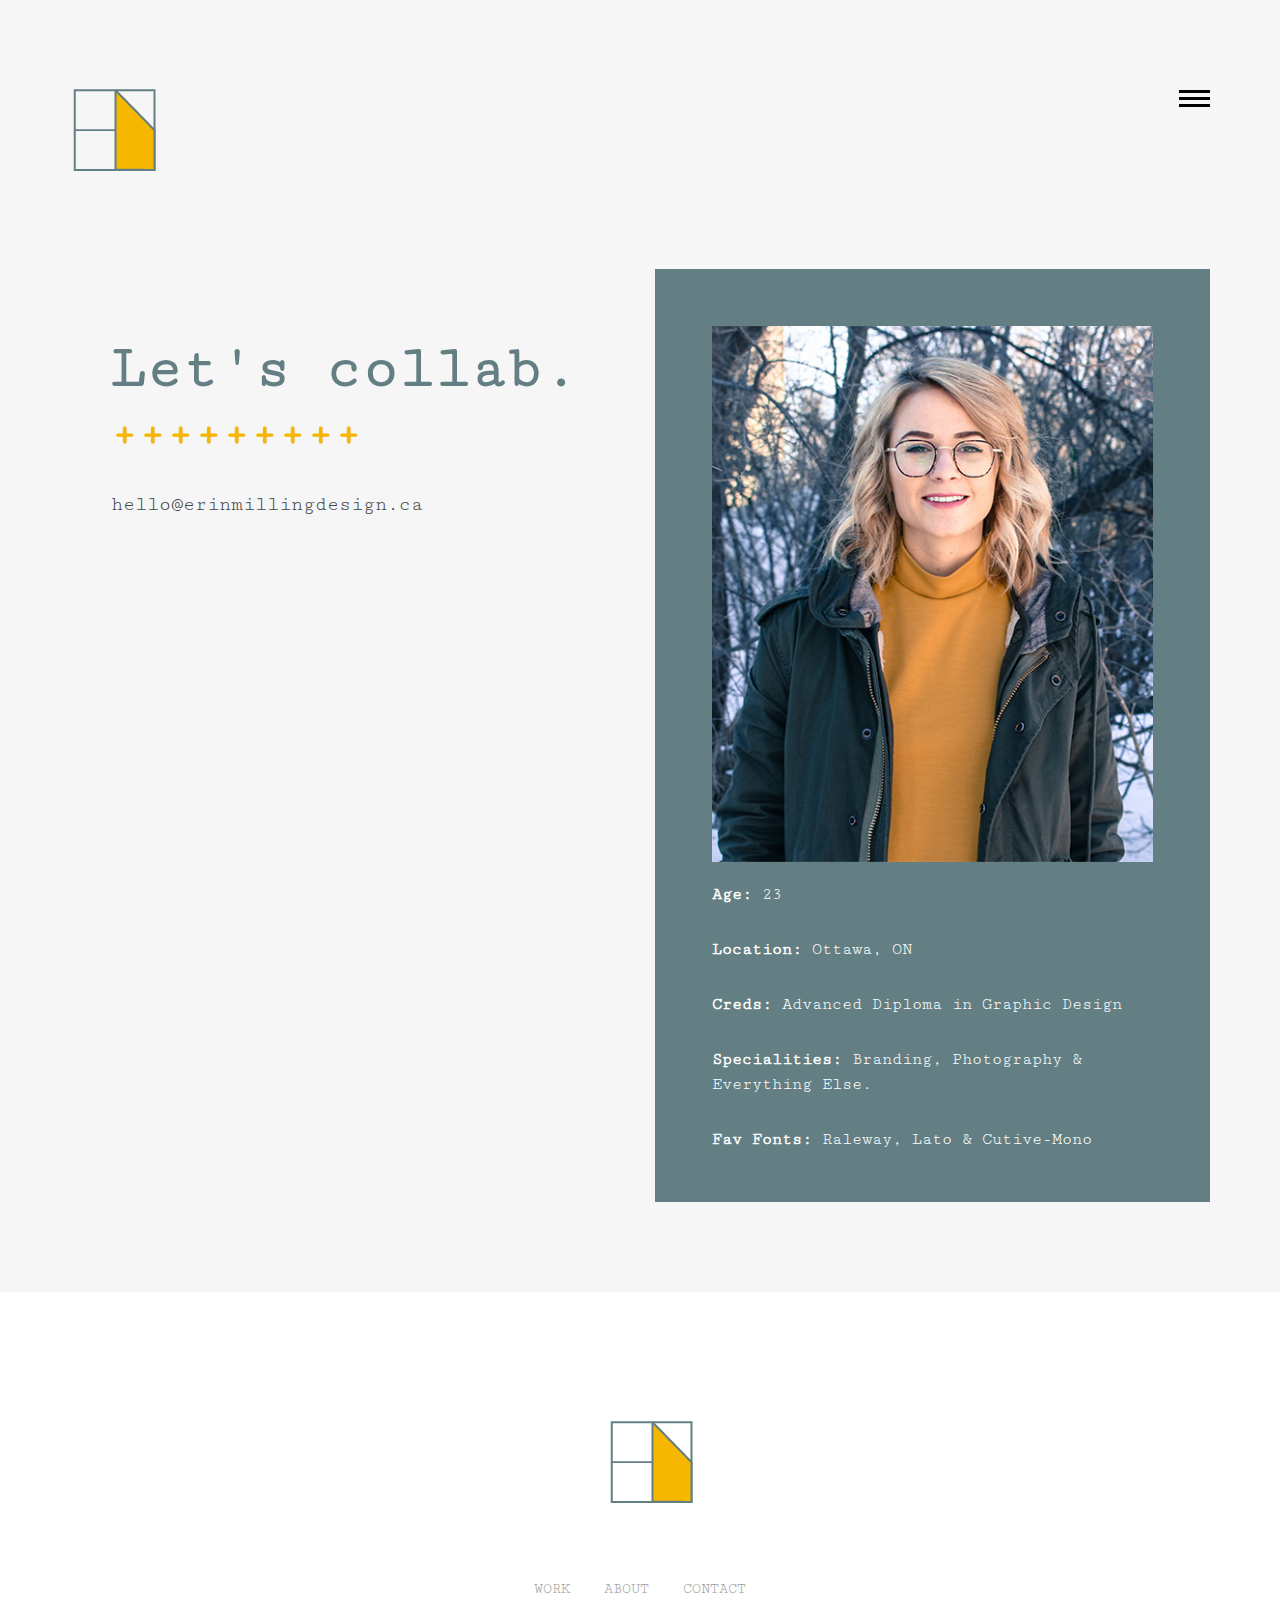
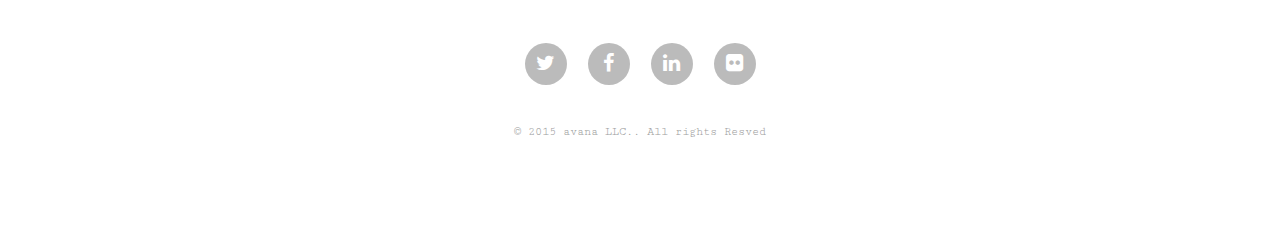
==== commit 6b83b04f: "about me" ====
--- a/about.html
+++ b/about.html
@@ -112,7 +112,7 @@
 
                     	<header>
 
-                        	<h2><span>Let's collab</span> ++++++++</h2>
+                        	<h2><span>Let's collab.</span> +++++++++</h2>
 
                         </header>
 
@@ -142,7 +142,11 @@
 
                       </figure>
 
-                        <p>.</p>
+                        <p><b>Age:</b> 23</p>
+                          <p><b>Location:</b> Ottawa, ON</p>
+                          <p><b>Creds:</b> Advanced Diploma in Graphic Design
+                            <p><b>Specialities:</b> Branding, Photography & Everything Else.</p>
+                              <p><b>Fav Fonts:</b> Raleway, Lato & Cutive-Mono</p>
 
                     </article>
 
--- a/css/style.css
+++ b/css/style.css
@@ -258,9 +258,9 @@
 
 /*===== About ===*/
 
-main[role="main-inner-wrapper"] .about-content{ background-color:#647F84; padding-top:57px; padding-left:70px; padding-right:67px; padding-bottom:58px}
-
-main[role="main-inner-wrapper"] .about-content p{ font-size:17px; line-height:30px; color:#FFF; padding-bottom:20px}
+main[role="main-inner-wrapper"] .about-content{ background-color:#647F84; padding-top:57px; padding-left:57px; padding-right:57px; padding-bottom:40px}
+
+main[role="main-inner-wrapper"] .about-content p{ font-size:17px; line-height:25px; color:#FFF; padding-bottom:0; padding-top: 20px}
 
 main[role="main-inner-wrapper"] .thumbnails-pan{ padding-top:30px}
 
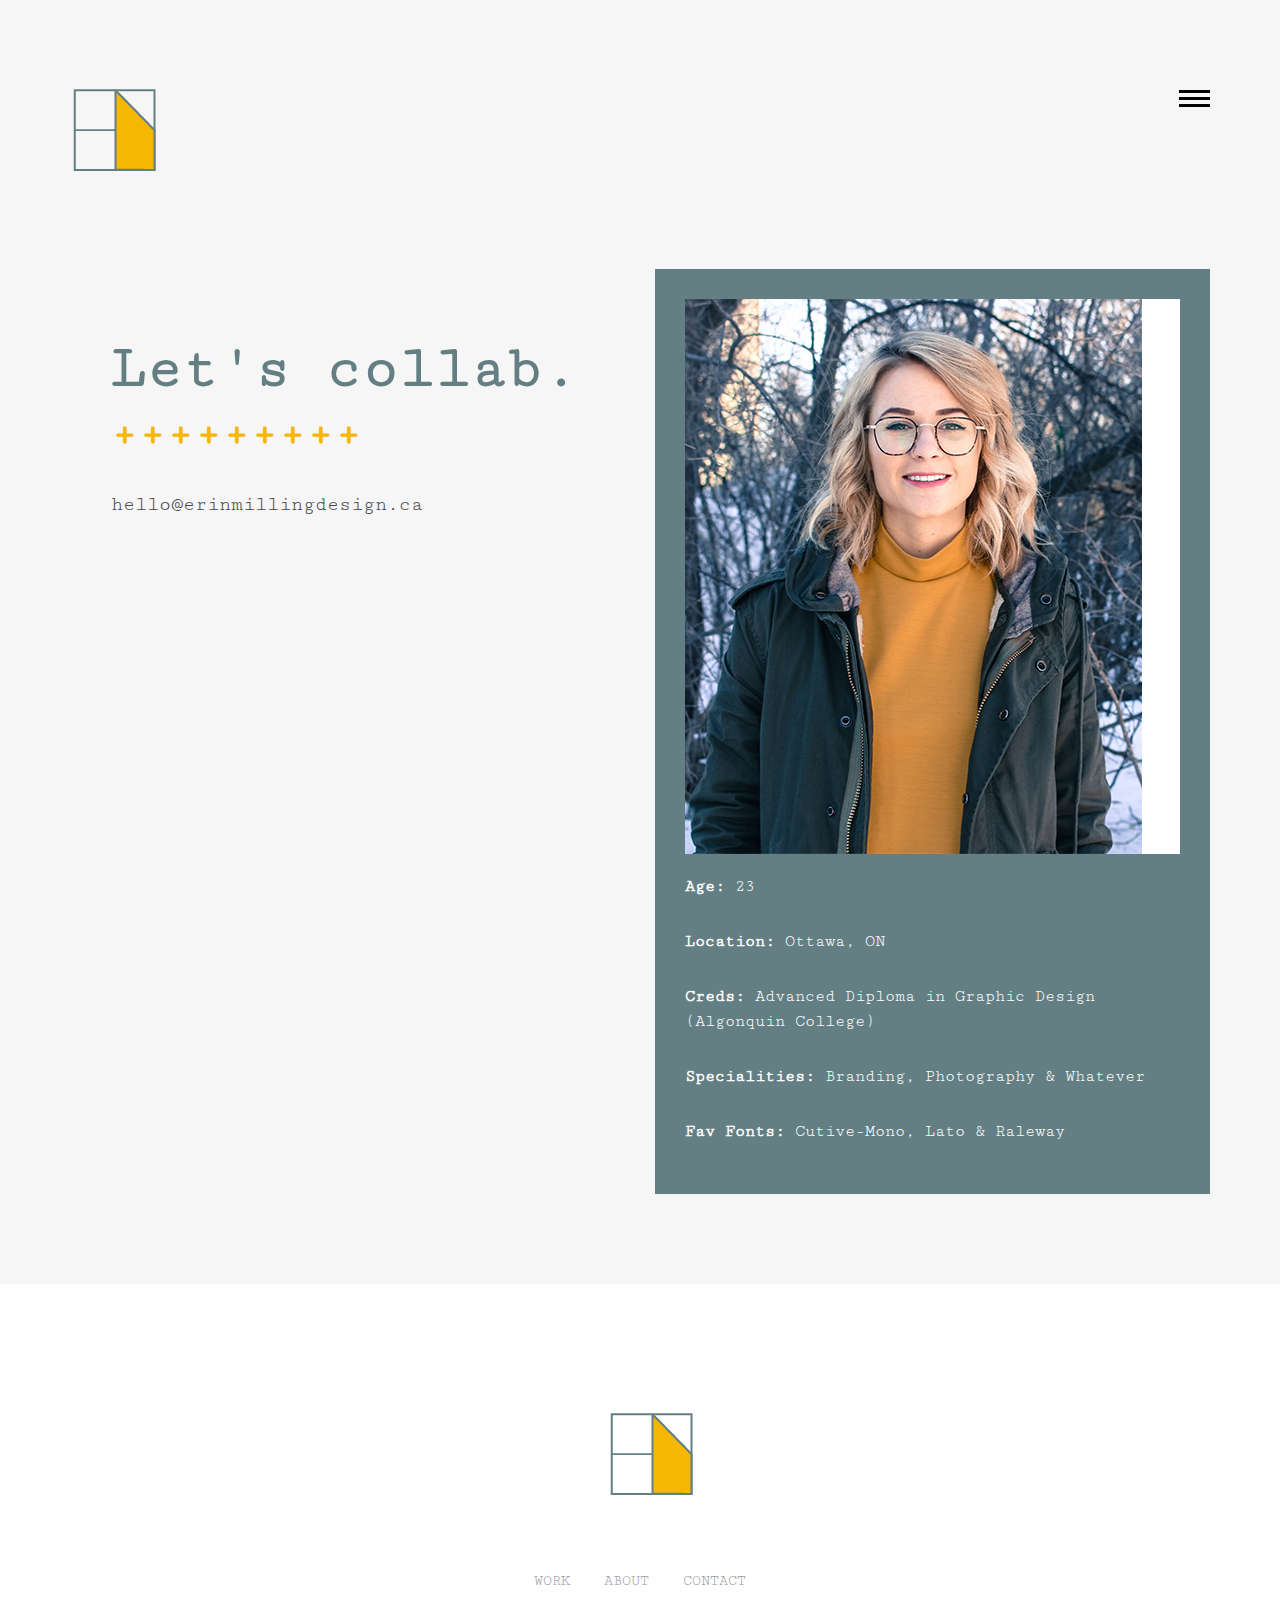
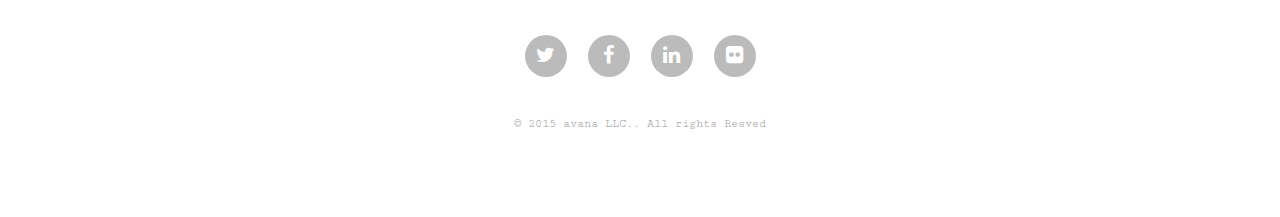
==== commit 3b940ba1: "such" ====
--- a/about.html
+++ b/about.html
@@ -144,9 +144,9 @@
 
                         <p><b>Age:</b> 23</p>
                           <p><b>Location:</b> Ottawa, ON</p>
-                          <p><b>Creds:</b> Advanced Diploma in Graphic Design
-                            <p><b>Specialities:</b> Branding, Photography & Everything Else.</p>
-                              <p><b>Fav Fonts:</b> Raleway, Lato & Cutive-Mono</p>
+                          <p><b>Creds:</b> Advanced Diploma in Graphic Design (Algonquin College)</p>
+                            <p><b>Specialities:</b> Branding, Photography & Whatever</p>
+                              <p><b>Fav Fonts:</b> Cutive-Mono, Lato & Raleway</p>
 
                     </article>
 
--- a/css/style.css
+++ b/css/style.css
@@ -258,7 +258,7 @@
 
 /*===== About ===*/
 
-main[role="main-inner-wrapper"] .about-content{ background-color:#647F84; padding-top:57px; padding-left:57px; padding-right:57px; padding-bottom:40px}
+main[role="main-inner-wrapper"] .about-content{ background-color:#647F84; padding-top:30px; padding-left:30px; padding-right:30px; padding-bottom:40px}
 
 main[role="main-inner-wrapper"] .about-content p{ font-size:17px; line-height:25px; color:#FFF; padding-bottom:0; padding-top: 20px}
 
